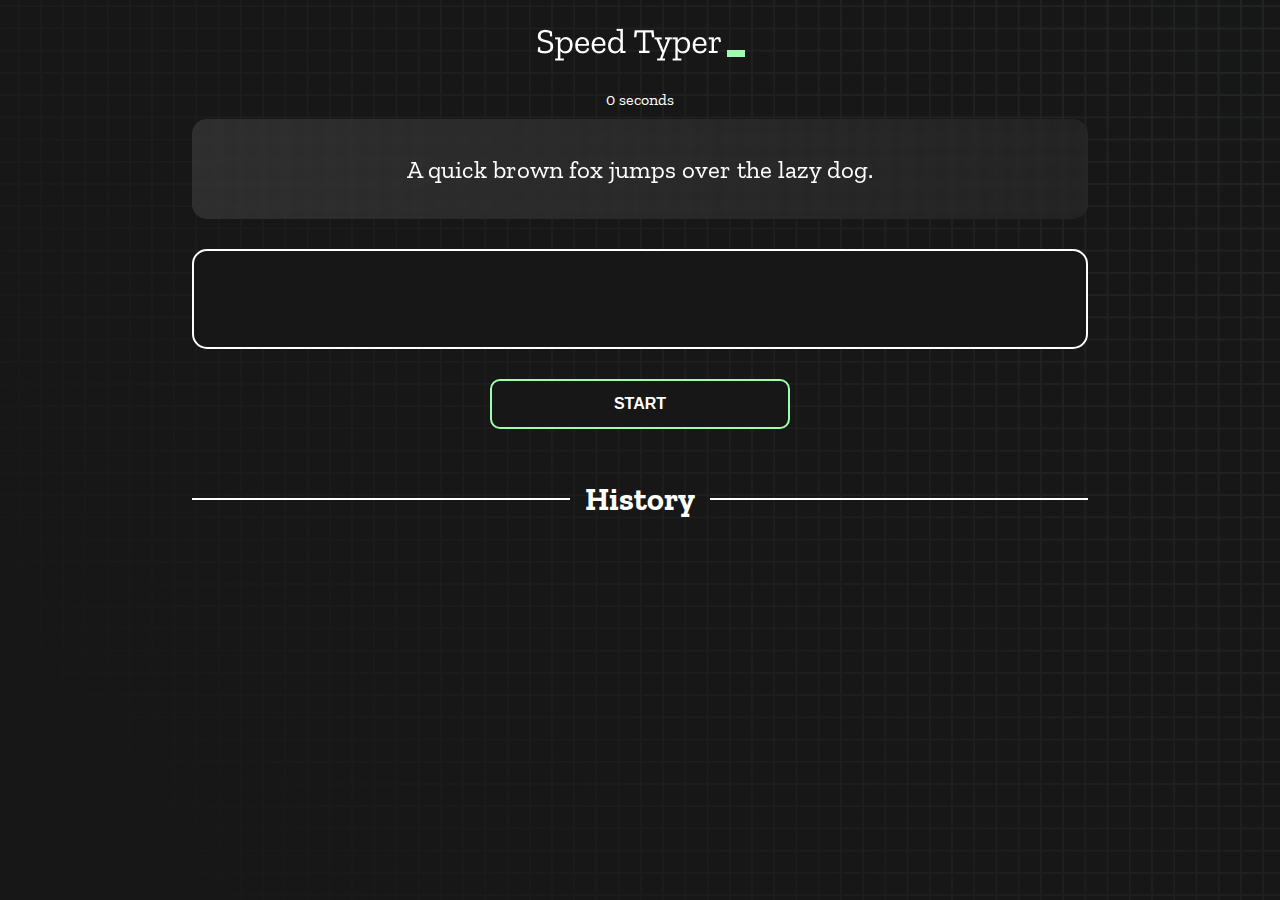
==== index.html @ e33f619c "Initial commit" ====
<!DOCTYPE html>
<html lang="en">
  <head>
    <meta charset="UTF-8" />
    <meta http-equiv="X-UA-Compatible" content="IE=edge" />
    <meta name="viewport" content="width=device-width, initial-scale=1.0" />
    <title>Speed Monster</title>
    <link rel="stylesheet" href="styles.css" />
    <link rel="preconnect" href="https://fonts.googleapis.com" />
    <link rel="preconnect" href="https://fonts.gstatic.com" crossorigin />
    <link
      href="https://fonts.googleapis.com/css2?family=Zilla+Slab:wght@300;400;500&display=swap"
      rel="stylesheet"
    />
  </head>
  <body>
    <h1 class="title"><img src="./logo.png" /></h1>
    <div id="show-time">0 seconds</div>

    <div class="box-container">
      <div id="question"></div>

      <div id="display" class="inactive"></div>

      <div class="buttons">
        <button id="starts">START</button>
      </div>

      <div class="divider-container">
        <div class="line"></div>
        <h1 class="title2">History</h1>
        <div class="line"></div>
      </div>
      <div id="histories"></div>
    </div>

    <div id="countdown"></div>
    <div id="modal-background" class="hidden"></div>
    <div id="result" class="hidden"></div>

    <script src="./history.js"></script>
    <script src="./script.js"></script>
  </body>
</html>
---- styles.css ----
* {
  padding: 0;
  margin: 0;
  box-sizing: border-box;
}

body {
  background-image: url("./bg.png");
  background-size: cover;
  background-position: left top;
  font-family: "Zilla Slab", serif;
}

.box-container {
  width: 70%;
  margin: 0 auto;
}

#question {
  height: 100px;
  display: flex;
  align-items: center;
  justify-content: center;
  color: white;
  font-size: 25px;
  border-radius: 15px;
  background: rgb(255, 255, 255);
  background: linear-gradient(
    92.49deg,
    rgba(255, 255, 255, 0.1) 0.18%,
    rgba(255, 255, 255, 0.05) 99.85%
  );
  backdrop-filter: blur(5px);
  margin-bottom: 30px;
}

#display {
  height: 100px;
  display: flex;
  flex-wrap: wrap;
  align-items: center;
  padding-left: 5rem;
  color: white;
  font-size: 32px;
  background-color: #171717;
  border: 2px solid #9dffad;
  border-radius: 15px;
}

#countdown {
  position: fixed;
  height: 100vh;
  width: 100vw;
  background-color: rgba(0, 0, 0, 0.8);
  top: 0;
  left: 0;
  display: flex;
  align-items: center;
  justify-content: center;
  font-size: 3rem;
  color: white;
  display: none;
}
#result {
  position: fixed;
  top: 10%; 
  left: 10%;
  transform: translate(-50%, -50%);
  height: 250px;
  width: 400px;
  background-color: #171717;
  border-radius: 15px;
  border: 2px solid #9dffad;
  color: white;
  text-align: center;
  padding: 2rem;
}
#show-time{
  text-align: center;
  color: white;
  margin: 10px 0;
}

.green {
  color: #9dffad;
}
.red {
  color: #eb6565;
}
.bold {
  font-weight: 700;
}
.inactive {
  border: 2px solid white !important;
}
.hidden {
  display: none;
}
.title {
  text-align: center;
  color: white;
  margin: 20px 0;
}

.divider-container {
  height: 80px;
  display: flex;
  justify-content: center;
  align-items: center;
  gap: 15px;
  margin: 0 auto;
}

.line {
  height: 2px;
  background: white;
  width: 100%;
}

.title2 {
  color: white;
  display: block;
}

.buttons {
  display: flex;
  justify-content: center;
  margin: 30px 0;
}
button {
  padding: 10px 20px;
  border: none;
  font-size: 16px;
  font-weight: bold;
  width: 300px;
  height: 50px;
  color: white;
  background-color: #171717;
  border-radius: 10px;
  border: 2px solid #9dffad;
  cursor: pointer;
}

#histories {
  display: flex;
  flex-wrap: wrap;
  justify-content: space-around;
}

.card {
  width: 100%;
  height: 100%;
  padding: 50px;
  display: flex;
  justify-content: space-between;
  align-items: center;
  padding: 20px 30px;
  color: white;
  border-radius: 15px;
  background: rgb(255, 255, 255);
  background: linear-gradient(
    92.49deg,
    rgba(255, 255, 255, 0.1) 0.18%,
    rgba(255, 255, 255, 0.05) 99.85%
  );
  backdrop-filter: blur(5px);
  margin-bottom: 30px;
}

#modal-background {
  background: rgb(255, 255, 255);
  background: linear-gradient(
    92.49deg,
    rgba(255, 255, 255, 0.1) 0.18%,
    rgba(255, 255, 255, 0.05) 99.85%
  );
  backdrop-filter: blur(5px);
  height: 100vh;
  width: 100%;
  position: fixed;
  top: 0;
}

@media only screen and (max-width: 700px) {
  .box-container {
    padding: 0 20px;
    width: 100%;
  }
  .card {
    flex-direction: column;
  }
}
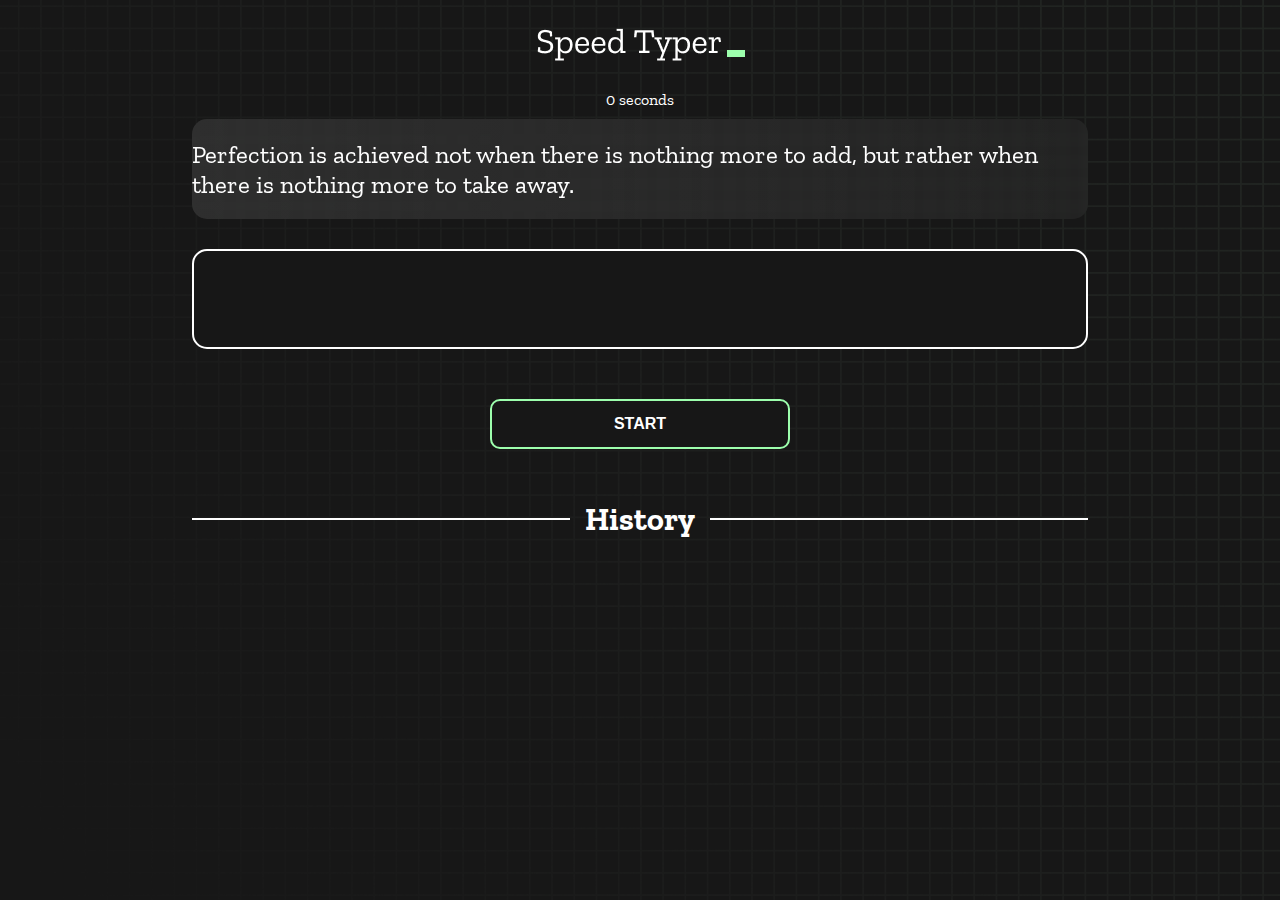
==== commit 621a51b7: "Fixed writing mistake counting" ====
--- a/index.html
+++ b/index.html
@@ -20,7 +20,9 @@
     <div class="box-container">
       <div id="question"></div>
 
-      <div id="display" class="inactive"></div>
+      <div id="display" class="inactive">
+        
+      </div>
 
       <div class="buttons">
         <button id="starts">START</button>
--- a/styles.css
+++ b/styles.css
@@ -62,9 +62,9 @@
   display: none;
 }
 #result {
-  position: fixed;
-  top: 10%; 
-  left: 10%;
+  position: absolute;
+  top: 50%;
+  left: 50%;
   transform: translate(-50%, -50%);
   height: 250px;
   width: 400px;
@@ -128,6 +128,7 @@
   margin: 30px 0;
 }
 button {
+  margin-top: 20px;
   padding: 10px 20px;
   border: none;
   font-size: 16px;
